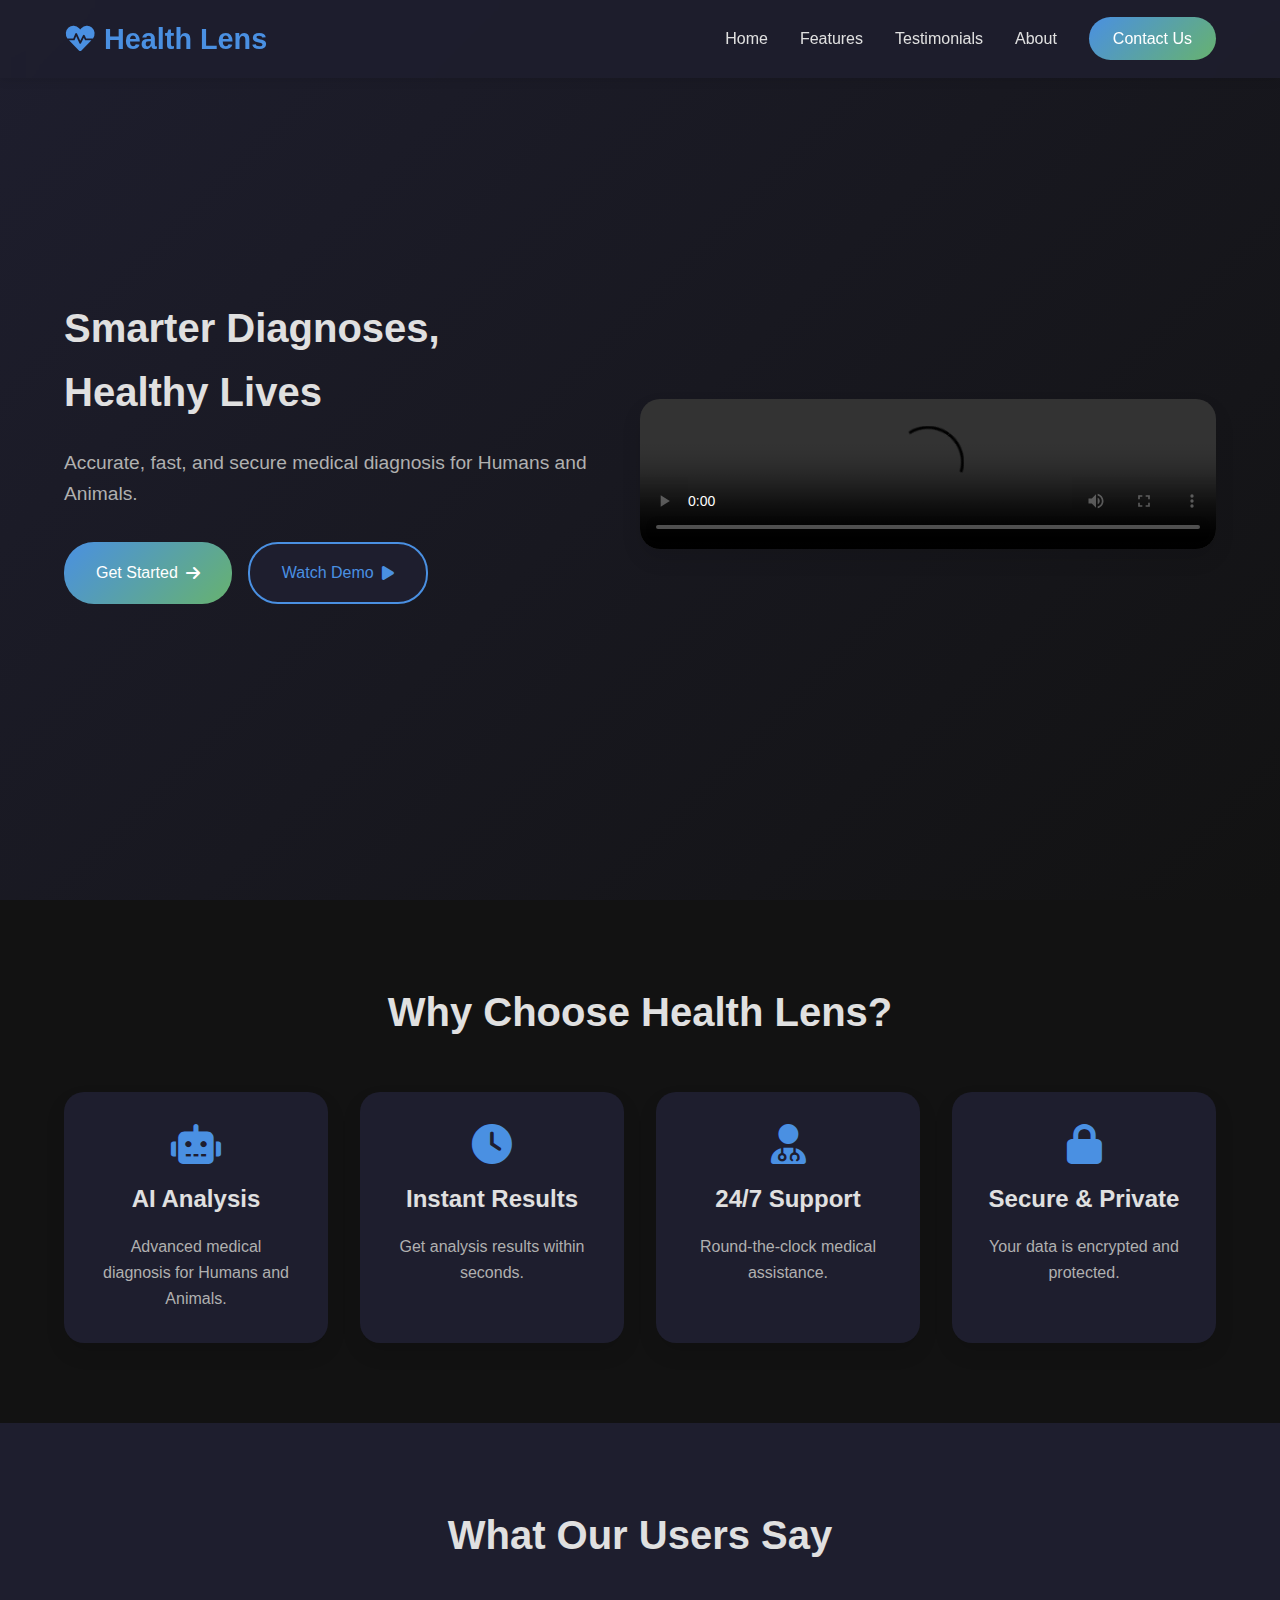
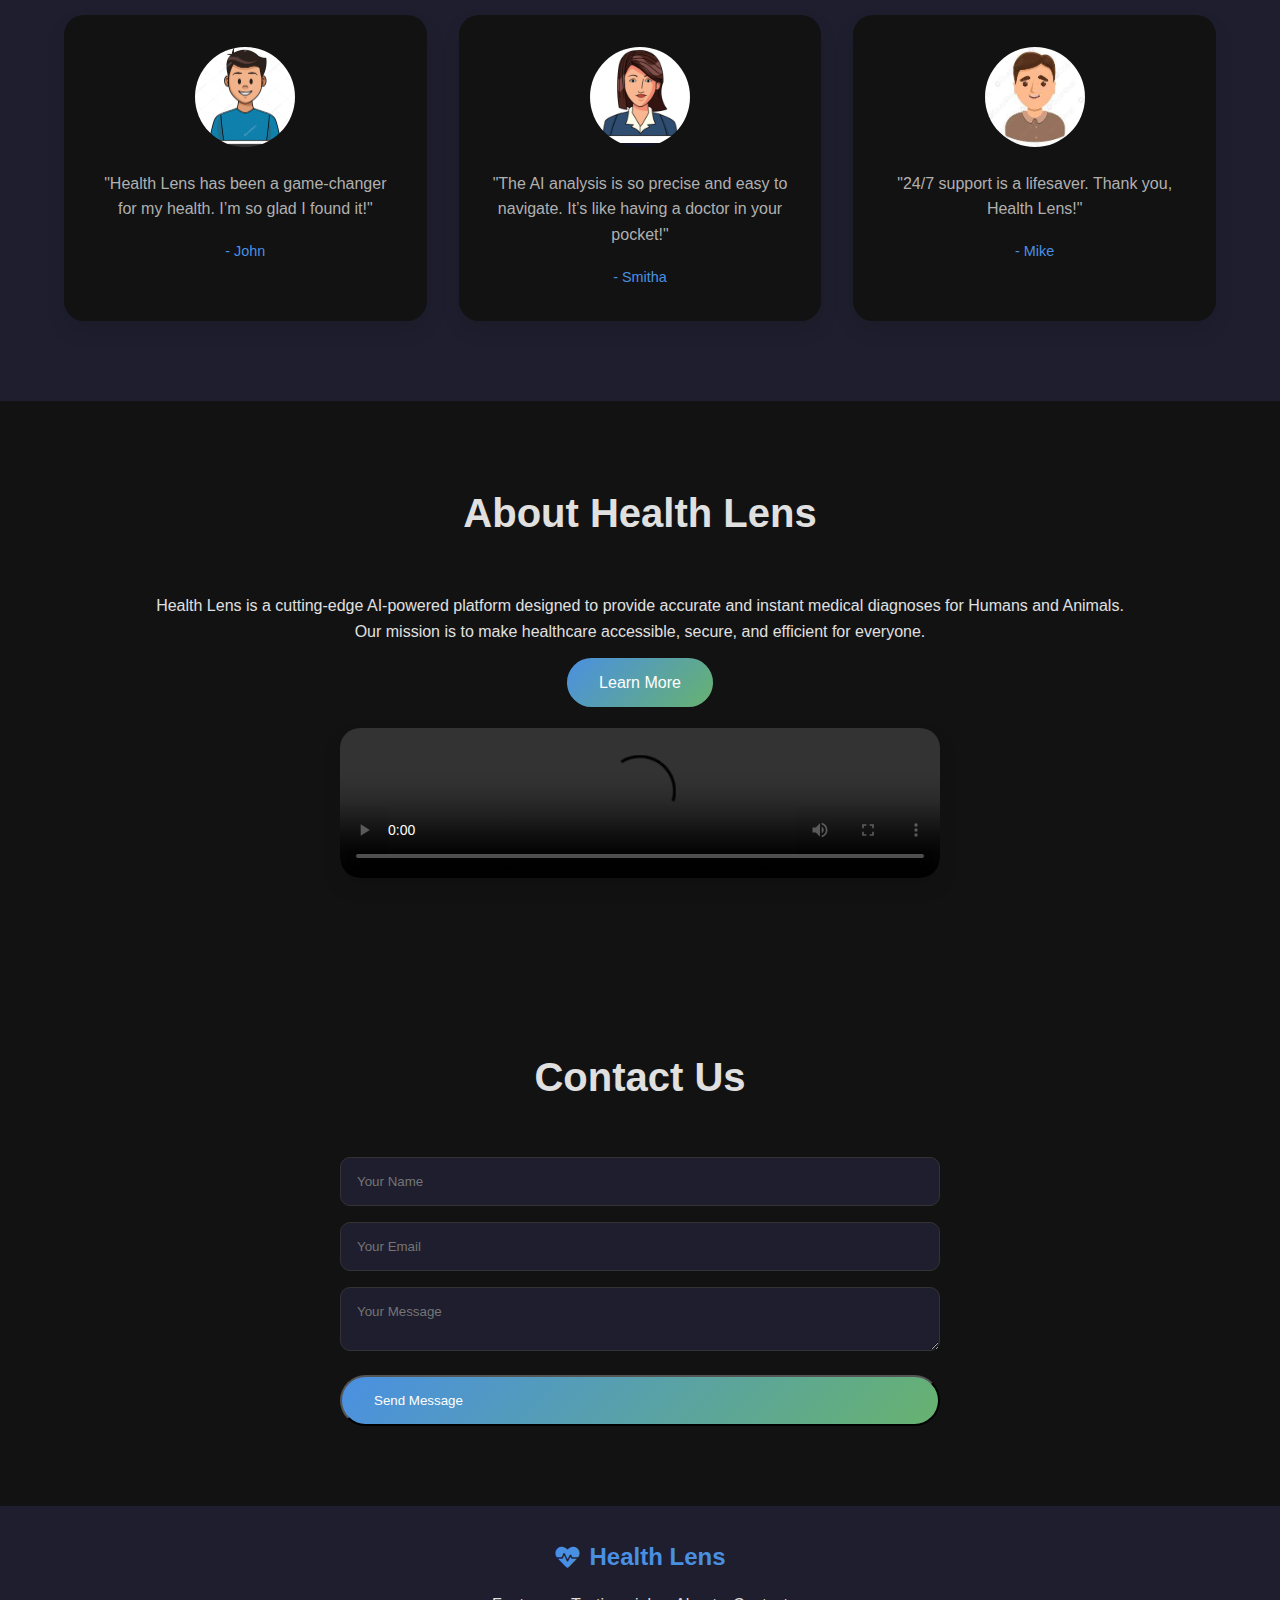
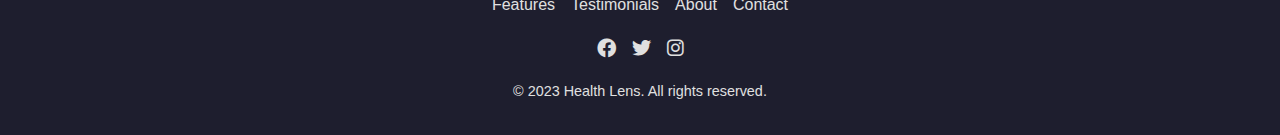
==== index.html @ f7fc4987 "Add files via upload" ====
<!DOCTYPE html>
<html lang="en">
<head>
  <meta charset="UTF-8" />
  <meta name="viewport" content="width=device-width, initial-scale=1.0" />
  <title>Health Lens - AI Medical Analysis</title>
  <link rel="stylesheet" href="style.css" />
  <link rel="stylesheet" href="https://cdnjs.cloudflare.com/ajax/libs/font-awesome/6.0.0/css/all.min.css" />
</head>
<body>
  <!-- Navigation -->
  <nav>
    <div class="logo">
      <i class="fas fa-heartbeat pulse"></i>
      <span>Health Lens</span>
    </div>
    <ul class="nav-links">
      <li><a href="index.html">Home</a></li>
      <li><a href="#features">Features</a></li>
      <li><a href="#testimonials">Testimonials</a></li>
      <li><a href="#about">About</a></li>
      <li><a href="#contact" class="contact-btn">Contact Us</a></li>
    </ul>
  </nav>

  <!-- Hero Section -->
  <section class="hero">
    <div class="hero-content">
      <h1>Smarter Diagnoses,<br>Healthy Lives</h1>
      <p>Accurate, fast, and secure medical diagnosis for Humans and Animals.</p>
      <div class="hero-buttons">
        <a href="start.html" class="primary-btn">Get Started <i class="fas fa-arrow-right"></i></a>
        <a href="#about" class="secondary-btn">Watch Demo <i class="fas fa-play"></i></a>
      </div>
    </div>
    <div class="hero-image">
      <video width="600" controls="false" autoplay="autoplay" loop="loop" >
        <source src="Videos/healthvideo1.mp4" type="video/mp4">
        Your browser does not support the video tag.
      </video>
    </div>
  </section>

  <!-- Features Section -->
  <section class="features" id="features">
    <h2>Why Choose Health Lens?</h2>
    <div class="features-grid">
      <div class="feature-card">
        <i class="fas fa-robot"></i>
        <h3>AI Analysis</h3>
        <p>Advanced medical diagnosis for Humans and Animals.</p>
      </div>
      <div class="feature-card">
        <i class="fas fa-clock"></i>
        <h3>Instant Results</h3>
        <p>Get analysis results within seconds.</p>
      </div>
      <div class="feature-card">
        <i class="fas fa-user-md"></i>
        <h3>24/7 Support</h3>
        <p>Round-the-clock medical assistance.</p>
      </div>
      <div class="feature-card">
        <i class="fas fa-lock"></i>
        <h3>Secure & Private</h3>
        <p>Your data is encrypted and protected.</p>
      </div>
    </div>
  </section>

  <!-- Testimonials Section -->
  <section class="testimonials" id="testimonials">
    <h2>What Our Users Say</h2>
    <div class="testimonials-grid">
      <div class="testimonial-card">
        <img src="Images/user1.jpg" alt="User 1" />
        <p>"Health Lens has been a game-changer for my health. I’m so glad I found it!"</p>
        <span>- John</span>
      </div>
      <div class="testimonial-card">
        <img src="Images/user2.jpg" alt="User 2" />
        <p>"The AI analysis is so precise and easy to navigate. It’s like having a doctor in your pocket!"</p>
        <span>- Smitha</span>
      </div>
      <div class="testimonial-card">
        <img src="Images/user3.jpeg" alt="User 3" />
        <p>"24/7 support is a lifesaver. Thank you, Health Lens!"</p>
        <span>- Mike</span>
      </div>
    </div>
  </section>

  <!-- About Section -->
  <section class="about" id="about">
    <h2>About Health Lens</h2>
    <div class="about-content">
      <div class="about-text">
        <p>Health Lens is a cutting-edge AI-powered platform designed to provide accurate and instant medical diagnoses for Humans and Animals. <br>Our mission is to make healthcare accessible, secure, and efficient for everyone.</p>
        <br><a href="#" class="primary-btn3">Learn More</a>
      </div>
      <div class="about-image">
        <video width="600" controls>
          <source src="Videos/no cap.mp4" type="video/mp4">
          Your browser does not support the video tag.
        </video>
      </div>
    </div>
  </section>

  <!-- Contact Section -->
  <section class="contact" id="contact">
    <h2>Contact Us</h2>
    <div class="contact-form">
      <form>
        <input type="text" placeholder="Your Name" required />
        <input type="email" placeholder="Your Email" required />
        <textarea placeholder="Your Message" required></textarea>
        <button type="submit" class="primary-btn">Send Message</button>
      </form>
    </div>
  </section>

  <!-- Footer -->
  <footer>
    <div class="footer-content">
      <div class="footer-logo">
        <i class="fas fa-heartbeat"></i>
        <span>Health Lens</span>
      </div>
      <div class="footer-links">
        <a href="#features">Features</a>
        <a href="#testimonials">Testimonials</a>
        <a href="#about">About</a>
        <a href="#contact">Contact</a>
      </div>
      <div class="social-links">
        <a href="#"><i class="fab fa-facebook"></i></a>
        <a href="#"><i class="fab fa-twitter"></i></a>
        <a href="#"><i class="fab fa-instagram"></i></a>
      </div>
    </div>
    <div class="footer-bottom">
      <p>&copy; 2023 Health Lens. All rights reserved.</p>
    </div>
  </footer>
</body>
</html>
---- style.css ----
:root {
    --primary-color: #4A90E2;
    --secondary-color: #1E1E2E;
    --accent-color: #E74C3C;
    --background-color: #121212;
    --text-color: #E0E0E0;
    --card-bg: #1E1E2E;
    --gradient: linear-gradient(135deg, #4A90E2, #67B26F);
  }
  
  * {
    margin: 0;
    padding: 0;
    box-sizing: border-box;
    font-family: 'Poppins', sans-serif;
  }
  
  body {
    background-color: var(--background-color);
    color: var(--text-color);
    line-height: 1.6;
  }
  
  /* Navigation */
  nav {
    background: rgba(30, 30, 46, 0.9);
    padding: 1rem 5%;
    display: flex;
    justify-content: space-between;
    align-items: center;
    position: fixed;
    width: 100%;
    z-index: 1000;
    backdrop-filter: blur(10px);
    box-shadow: 0 2px 10px rgba(0, 0, 0, 0.1);
  }
  
  .logo {
    font-size: 1.8rem;
    font-weight: bold;
    color: var(--primary-color);
    display: flex;
    align-items: center;
    gap: 0.5rem;
  }
  
  .pulse {
    animation: pulse 2s infinite;
  }
  
  .nav-links {
    display: flex;
    gap: 2rem;
    align-items: center;
    list-style-type: none;
  }
  
  .nav-links a {
    color: var(--text-color);
    text-decoration: none;
    font-weight: 500;
    transition: all 0.3s;
  }
  
  .nav-links a:hover {
    color: var(--primary-color);
  }
  
  .contact-btn {
    background: var(--gradient);
    padding: 0.8rem 1.5rem;
    border-radius: 25px;
    color: white !important;
  }
  
  /* Hero Section */
  .hero {
    min-height: 100vh;
    display: flex;
    align-items: center;
    padding: 8rem 5% 5rem;
    background: linear-gradient(135deg, #1E1E2E, #121212);
    position: relative;
    overflow: hidden;
  }
  
  .hero-content {
    flex: 1;
    max-width: 600px;
  }
  
  .hero h1 {
    font-size: 2.5rem;
    margin-bottom: 1.5rem;
    color: var(--text-color);
  }
  
  .hero p {
    font-size: 1.2rem;
    color: #B0B0B0;
    margin-bottom: 2rem;
  }
  
  .hero-buttons {
    display: flex;
    gap: 1rem;
    margin-bottom: 3rem;
  }
  
  .primary-btn, .secondary-btn {
    padding: 1rem 2rem;
    border-radius: 30px;
    text-decoration: none;
    font-weight: 500;
    display: flex;
    align-items: center;
    gap: 0.5rem;
    transition: transform 0.3s;
  }
  
  .primary-btn,.primary-btn3 {
    background: var(--gradient);
    color: white;
  }
  
  .secondary-btn {
    background: var(--card-bg);
    color: var(--primary-color);
    border: 2px solid var(--primary-color);
  }
  .primary-btn3{
    padding: 1rem 2rem;
    margin-top: 2rem;
    border-radius: 30px;
    text-decoration: none;
    font-weight: 500;
    /* display: flex; */
    align-items: center;
    gap: 0.5rem;
    transition: transform 0.3s;

  }
  
  .primary-btn:hover,.primary-btn3:hover, .secondary-btn:hover {
    transform: translateY(-3px);
  }
  
  .hero-image {
    flex: 1;
    position: relative;
    display: flex;
    justify-content: center;
    align-items: center;
  }
  
  .hero-image video {
    max-width: 100%;
    border-radius: 20px;
    box-shadow: 0 10px 20px rgba(0, 0, 0, 0.1);
  }
  
  /* Features Section */
  .features {
    padding: 5rem 5%;
    text-align: center;
    background: var(--background-color);
  }
  
  .features h2 {
    font-size: 2.5rem;
    margin-bottom: 3rem;
    color: var(--text-color);
  }
  
  .features-grid {
    display: grid;
    grid-template-columns: repeat(auto-fit, minmax(250px, 1fr));
    gap: 2rem;
    max-width: 1200px;
    margin: 0 auto;
  }
  
  .feature-card {
    background: var(--card-bg);
    padding: 2rem;
    border-radius: 20px;
    box-shadow: 0 10px 20px rgba(0, 0, 0, 0.1);
    transition: transform 0.3s, box-shadow 0.3s;
  }
  
  .feature-card:hover {
    transform: translateY(-10px);
    box-shadow: 0 15px 30px rgba(0, 0, 0, 0.2);
  }
  
  .feature-card i {
    font-size: 2.5rem;
    color: var(--primary-color);
    margin-bottom: 1rem;
  }
  
  .feature-card h3 {
    font-size: 1.5rem;
    margin-bottom: 1rem;
    color: var(--text-color);
  }
  
  .feature-card p {
    font-size: 1rem;
    color: #B0B0B0;
  }
  
  /* Testimonials Section */
  .testimonials {
    padding: 5rem 5%;
    text-align: center;
    background: var(--card-bg);
  }
  
  .testimonials h2 {
    font-size: 2.5rem;
    margin-bottom: 3rem;
    color: var(--text-color);
  }
  
  .testimonials-grid {
    display: grid;
    grid-template-columns: repeat(auto-fit, minmax(250px, 1fr));
    gap: 2rem;
    max-width: 1200px;
    margin: 0 auto;
  }
  
  .testimonial-card {
    background: var(--background-color);
    padding: 2rem;
    border-radius: 20px;
    box-shadow: 0 10px 20px rgba(0, 0, 0, 0.1);
    transition: transform 0.3s, box-shadow 0.3s;
  }
  
  .testimonial-card:hover {
    transform: translateY(-10px);
    box-shadow: 0 15px 30px rgba(0, 0, 0, 0.2);
  }
  
  .testimonial-card img {
    width: 100px;
    height: 100px;
    border-radius: 50%;
    margin-bottom: 1rem;
    object-fit: cover;
  }
  
  .testimonial-card p {
    font-size: 1rem;
    color: #B0B0B0;
    margin-bottom: 1rem;
  }
  
  .testimonial-card span {
    font-size: 0.9rem;
    color: var(--primary-color);
    font-weight: 500;
  }
  
  /* About Section */
  .about {
    padding: 5rem 5%;
    text-align: center;
  }
  
  .about h2 {
    font-size: 2.5rem;
    margin-bottom: 3rem;
    color: var(--text-color);
  }
  
  .about-content {
    display: flex;
    flex-direction: column;
    align-items: center;
    gap: 2rem;
    max-width: 1200px;
    margin: 0 auto;
  }
  
  .about-text {
    text-align: center;
  }
  
  .about-image {
    width: 100%;
    max-width: 600px;
  }
  
  .about-image video {
    width: 100%;
    border-radius: 20px;
    box-shadow: 0 10px 20px rgba(0, 0, 0, 0.1);
  }
  
  /* Contact Section */
  .contact {
    padding: 5rem 5%;
    text-align: center;
  }
  
  .contact h2 {
    font-size: 2.5rem;
    margin-bottom: 3rem;
    color: var(--text-color);
  }
  
  .contact-form {
    max-width: 600px;
    margin: 0 auto;
  }
  
  .contact-form input,
  .contact-form textarea {
    width: 100%;
    padding: 1rem;
    margin-bottom: 1rem;
    border: 1px solid #333;
    border-radius: 10px;
    background: var(--card-bg);
    color: var(--text-color);
  }
  
  .contact-form button {
    width: 100%;
  }
  
  /* Footer */
  footer {
    background: var(--card-bg);
    color: var(--text-color);
    padding: 2rem 5%;
    text-align: center;
  }
  
  .footer-content {
    display: flex;
    flex-direction: column;
    align-items: center;
    gap: 1rem;
    margin-bottom: 1rem;
  }
  
  .footer-logo {
    font-size: 1.5rem;
    font-weight: bold;
    display: flex;
    align-items: center;
    gap: 0.5rem;
    color: var(--primary-color);
  }
  
  .footer-links {
    display: flex;
    gap: 1rem;
  }
  
  .footer-links a {
    color: var(--text-color);
    text-decoration: none;
    transition: color 0.3s;
  }
  
  .footer-links a:hover {
    color: var(--primary-color);
  }
  
  .social-links {
    display: flex;
    gap: 1rem;
  }
  
  .social-links a {
    color: var(--text-color);
    font-size: 1.2rem;
    transition: color 0.3s;
  }
  .fab.fa-facebook:hover{
    color:#3b5998;
  }
  .fab.fa-twitter:hover{
    color:#00acee;
  }
  .fab.fa-instagram:hover{
    color:#E4405F;
  }
  
  
  .footer-bottom {
    font-size: 0.9rem;
  }

  /* Start */
img{
  width:600px;
  height: 440px;
}
.art{
  display: inline-block;
  justify-content: center;
  margin: 100px 10px 10px 10px;
}
.frame{
  text-align: center;
}

.nikhil{
  background-color: #1E1E2E;
}
  
  /* Animations */
  @keyframes pulse {
    0% { transform: scale(1); }
    50% { transform: scale(1.2); }
    100% { transform: scale(1); }
  }
  
  @keyframes float {
    0% { transform: translateY(0); }
    50% { transform: translateY(-20px); }
    100% { transform: translateY(0); }
  }
  
  /* Responsive Design */
  @media (max-width: 968px) {
    .hero {
      flex-direction: column;
      text-align: center;
      padding-top: 6rem;
    }
  
    .hero-content {
      max-width: 100%;
    }
  
    .hero h1 {
      font-size: 2rem;
    }
  
    .hero p {
      font-size: 1rem;
    }
  
    .hero-buttons {
      flex-direction: column;
      gap: 1rem;
    }
  
    .hero-image {
      margin-top: 2rem;
    }
  
    .nav-links {
      display: none;
    }
  
    .features h2,
    .testimonials h2,
    .about h2,
    .contact h2 {
      font-size: 2rem;
    }
  
    .testimonial-card img {
      width: 80px;
      height: 80px;
    }
  
    .about-content {
      flex-direction: column;
    }
  
    .footer-content {
      flex-direction: column;
      text-align: center;
    }
  }
  
  @media (max-width: 480px) {
    .hero h1 {
      font-size: 1.8rem;
    }
  
    .hero p {
      font-size: 0.9rem;
    }
  
    .features h2,
    .testimonials h2,
    .about h2,
    .contact h2 {
      font-size: 1.8rem;
    }
  
    .testimonial-card img {
      width: 60px;
      height: 60px;
    }
  
    .footer-links {
      flex-direction: column;
    }
  }
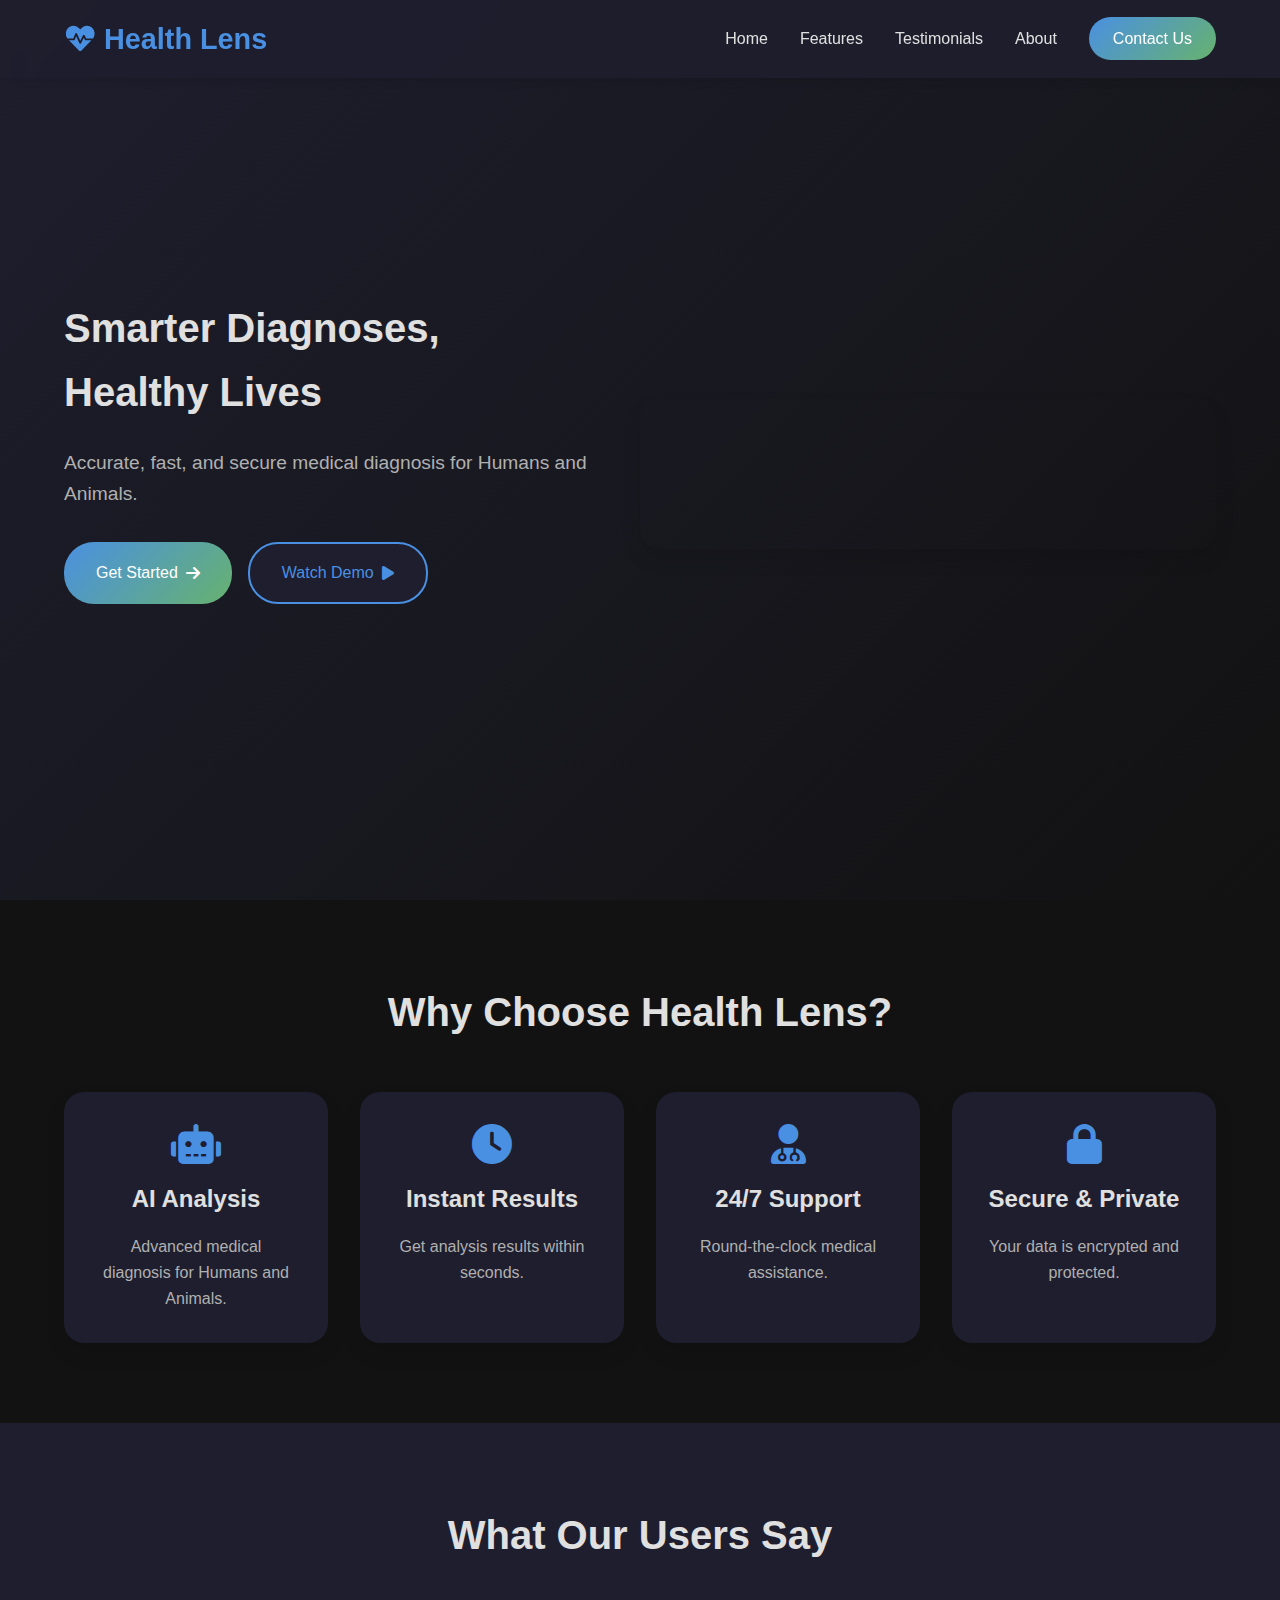
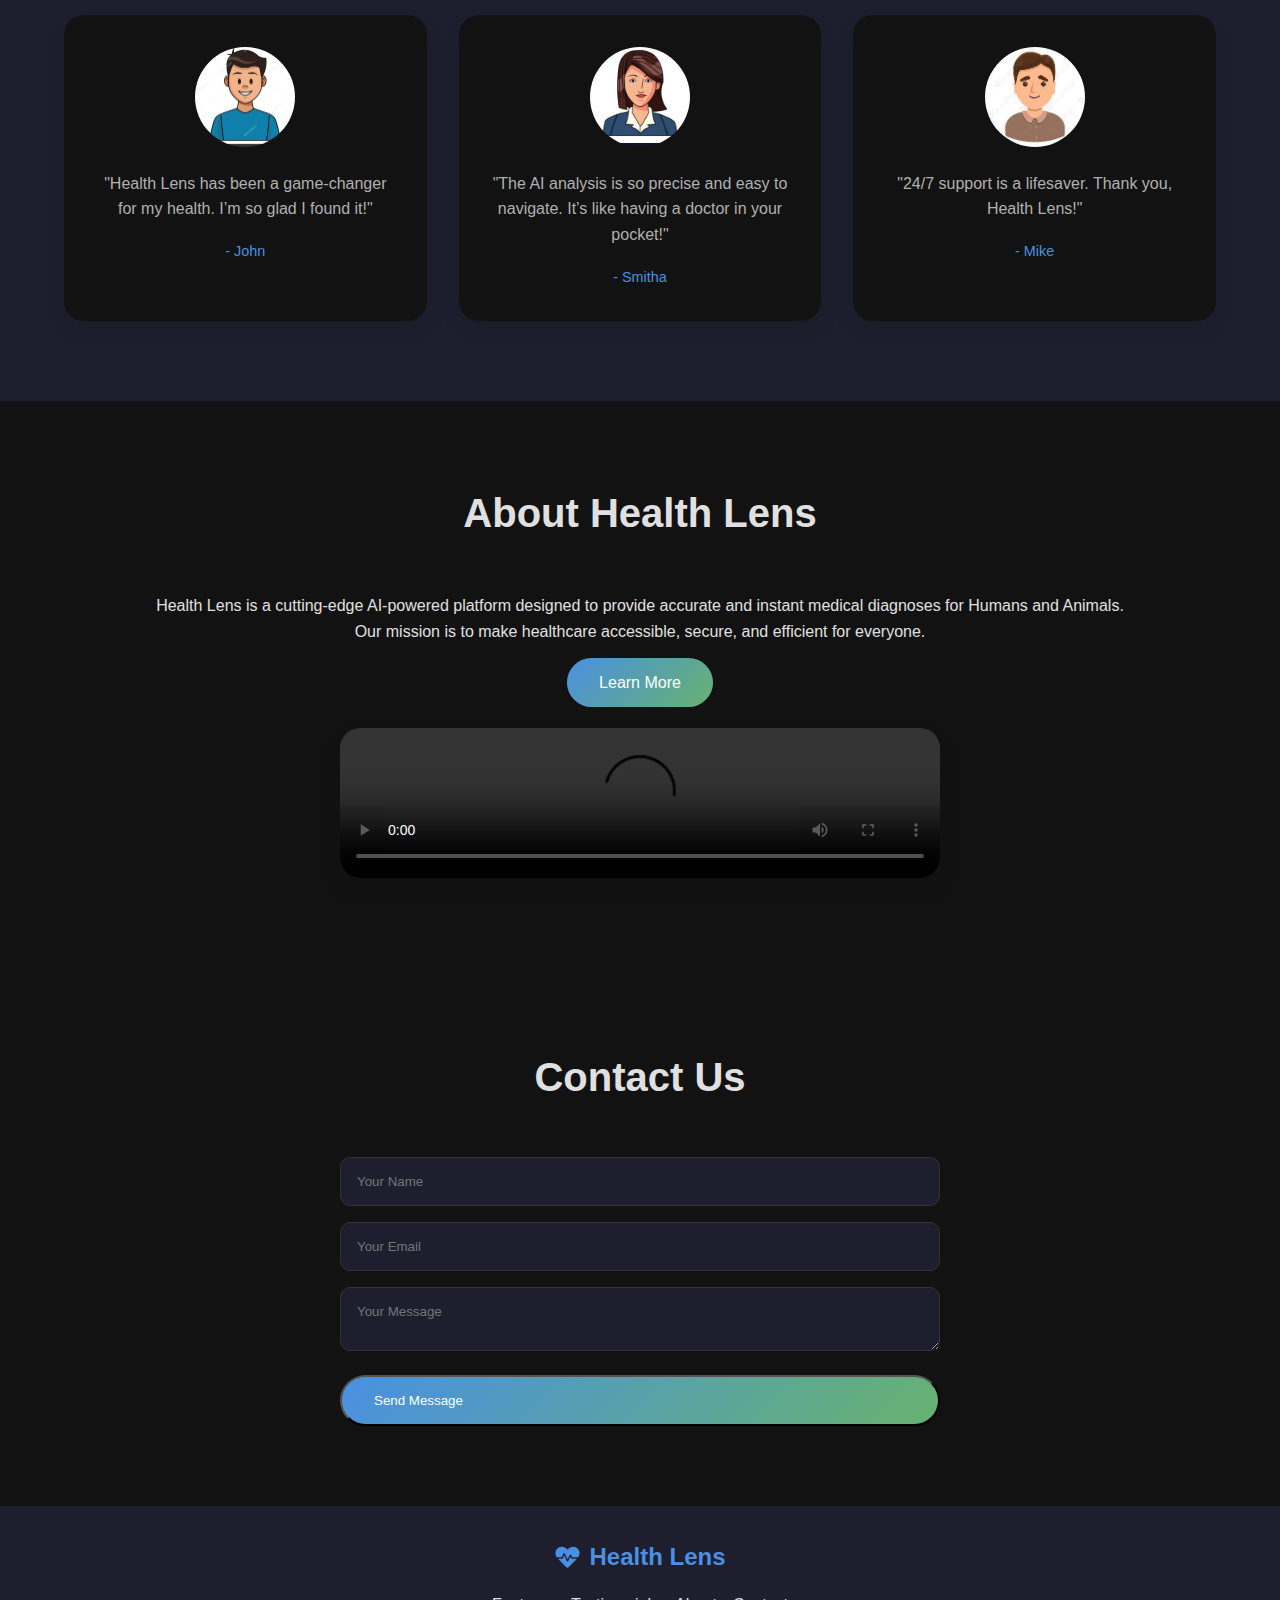
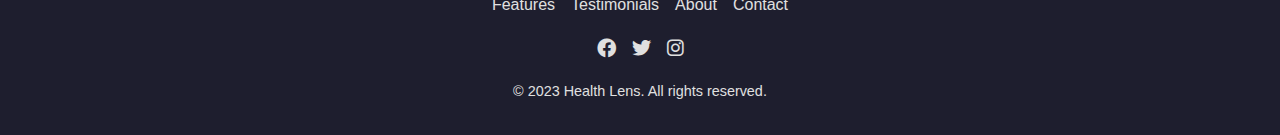
==== commit 3a430d0e: "Update index.html" ====
--- a/index.html
+++ b/index.html
@@ -34,11 +34,12 @@
       </div>
     </div>
     <div class="hero-image">
-      <video width="600" controls="false" autoplay="autoplay" loop="loop" >
+      <video width="600" autoplay loop muted playsinline>
         <source src="Videos/healthvideo1.mp4" type="video/mp4">
         Your browser does not support the video tag.
       </video>
     </div>
+
   </section>
 
   <!-- Features Section -->
